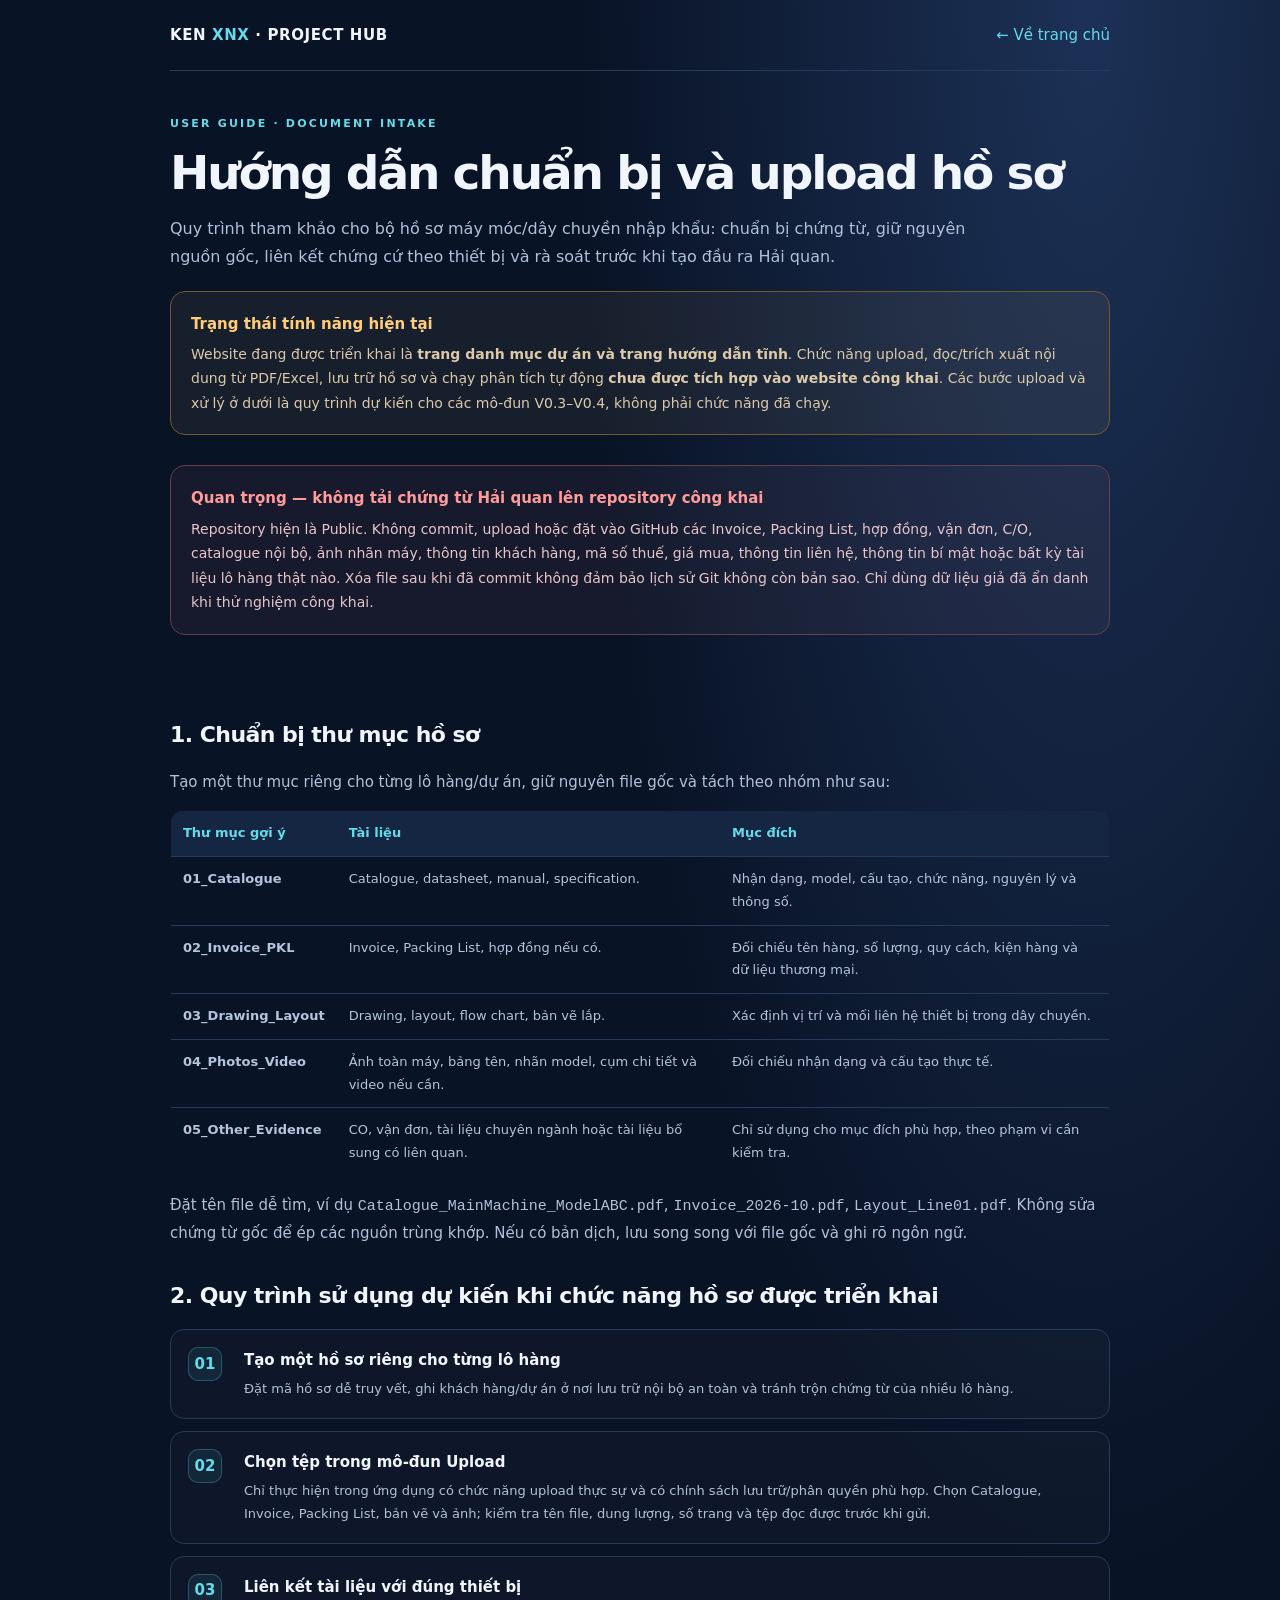
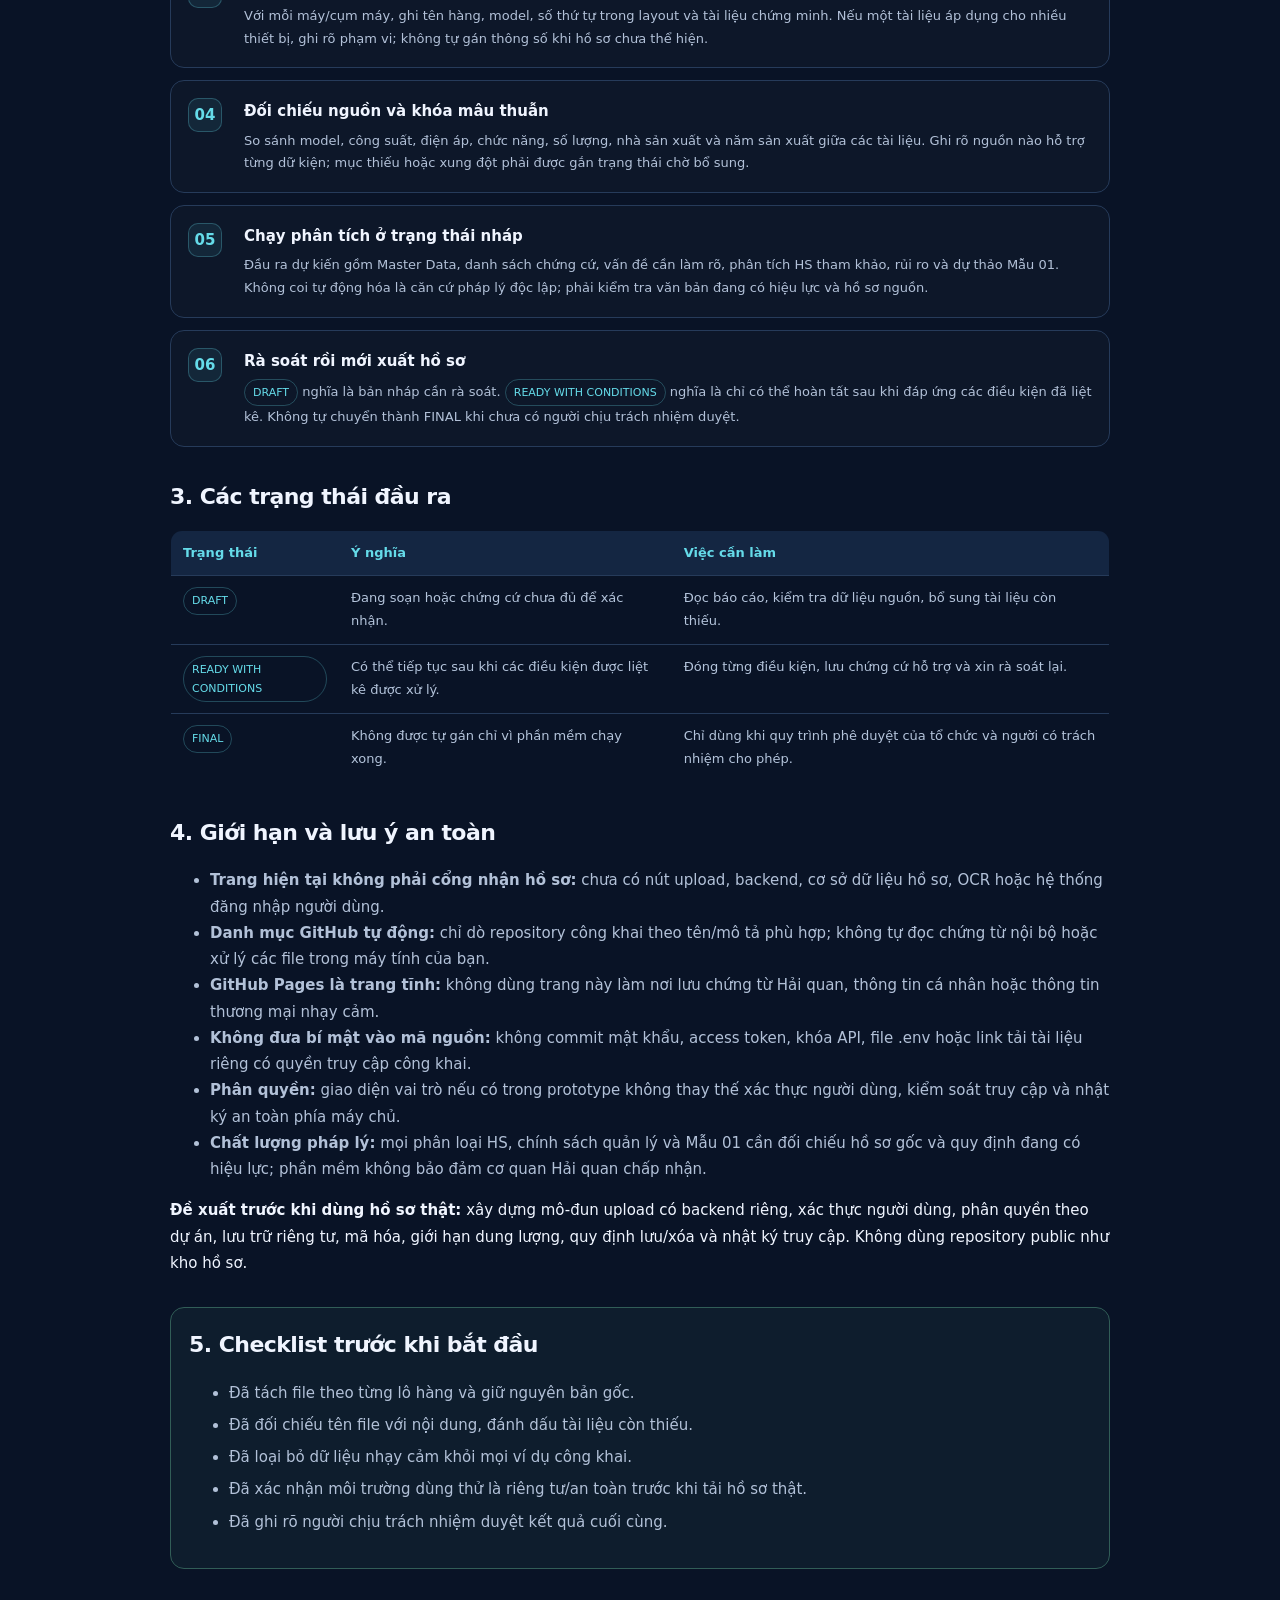
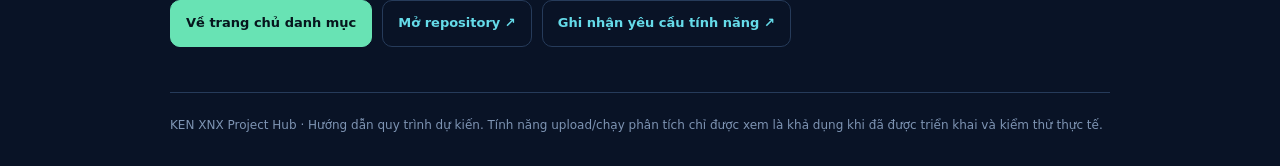
==== huong-dan-ho-so.html @ 2bc19c10 "Add Vietnamese guide for secure customs document preparation" ====
<!doctype html>
<html lang="vi">
<head>
<meta charset="utf-8"><meta name="viewport" content="width=device-width,initial-scale=1">
<meta name="theme-color" content="#091326">
<meta name="description" content="Hướng dẫn chuẩn bị hồ sơ KEN XNX CAD Studio, quy trình dự kiến và giới hạn hiện tại.">
<title>Hướng dẫn hồ sơ | KEN XNX Project Hub</title>
<style>
:root{--bg:#091326;--panel:#11213b;--line:#263b5a;--text:#f0f5ff;--muted:#9aadc9;--cyan:#65dbe9;--green:#68e3b4;--amber:#ffcc7a;--red:#ff9a9a}
*{box-sizing:border-box}html{scroll-behavior:smooth}body{margin:0;background:radial-gradient(ellipse at 85% 0,#1c3156 0,transparent 33%),var(--bg);color:var(--text);font:15px/1.75 system-ui,-apple-system,"Segoe UI",sans-serif}.wrap{width:min(940px,calc(100% - 32px));margin:auto}a{color:var(--cyan);text-decoration:none}a:hover{text-decoration:underline}.top{padding:22px 0;border-bottom:1px solid var(--line);display:flex;justify-content:space-between;gap:12px;align-items:center}.brand{color:var(--text);font-weight:850;letter-spacing:.04em}.brand span{color:var(--cyan)}.hero{padding:43px 0 20px}.k{color:var(--cyan);font-size:11px;letter-spacing:.2em;font-weight:800;text-transform:uppercase}h1{font-size:clamp(31px,5vw,47px);line-height:1.13;letter-spacing:-.045em;margin:12px 0 16px}.lead{font-size:16px;color:#b0c0d8;max-width:800px}.alert{border:1px solid #78572d;background:#ffcc7a10;padding:19px 20px;border-radius:15px;margin:20px 0 30px}.alert strong{color:var(--amber);display:block;margin-bottom:5px}.alert p{margin:0;color:#dbc9aa;font-size:14px}.danger{border-color:#693e4b;background:#ff9a9a0d}.danger strong{color:var(--red)}.danger p{color:#e7c5cb}.section{margin:31px 0}.section h2{font-size:22px;letter-spacing:-.025em;margin:0 0 13px}.section p,.section li{color:#b2c1d8}.steps{display:grid;gap:12px}.step{display:grid;grid-template-columns:42px 1fr;gap:14px;border:1px solid var(--line);background:#ffffff04;padding:17px;border-radius:14px}.num{height:34px;width:34px;border-radius:10px;background:#65dbe915;border:1px solid #65dbe944;display:grid;place-items:center;color:var(--cyan);font-weight:850}.step h3{margin:0 0 5px;font-size:15px}.step p{font-size:13px;margin:0}.table{width:100%;border-collapse:collapse;border:1px solid var(--line);border-radius:12px;overflow:hidden;font-size:13px}.table th,.table td{text-align:left;padding:11px 12px;border-bottom:1px solid var(--line);vertical-align:top}.table th{background:#142642;color:var(--cyan)}.table td{color:#b4c4db}.table tr:last-child td{border-bottom:0}.label{display:inline-block;border:1px solid #65dbe944;color:var(--cyan);font-size:11px;padding:3px 8px;border-radius:999px}.todo{border:1px solid #315d57;background:#68e3b40c;padding:18px;border-radius:14px}.todo h2{margin-top:0}.todo li{margin:6px 0}.buttons{display:flex;gap:10px;flex-wrap:wrap;margin:20px 0 45px}.btn{display:inline-block;padding:11px 15px;border-radius:10px;border:1px solid var(--line);font-weight:750;font-size:13px}.btn.main{color:#06161d;background:var(--green);border-color:var(--green)}footer{border-top:1px solid var(--line);padding:22px 0 32px;color:#7e94b3;font-size:12px}
@media(max-width:560px){.table{font-size:11px}.table th,.table td{padding:9px 7px}.step{padding:13px}.top{align-items:flex-start;flex-direction:column}}
</style>
</head>
<body><div class="wrap">
<header class="top"><a class="brand" href="./">KEN <span>XNX</span> · PROJECT HUB</a><a href="./">← Về trang chủ</a></header>
<main>
<section class="hero"><div class="k">USER GUIDE · DOCUMENT INTAKE</div>
<h1>Hướng dẫn chuẩn bị và upload hồ sơ</h1>
<p class="lead">Quy trình tham khảo cho bộ hồ sơ máy móc/dây chuyền nhập khẩu: chuẩn bị chứng từ, giữ nguyên nguồn gốc, liên kết chứng cứ theo thiết bị và rà soát trước khi tạo đầu ra Hải quan.</p>
<div class="alert"><strong>Trạng thái tính năng hiện tại</strong><p>Website đang được triển khai là <b>trang danh mục dự án và trang hướng dẫn tĩnh</b>. Chức năng upload, đọc/trích xuất nội dung từ PDF/Excel, lưu trữ hồ sơ và chạy phân tích tự động <b>chưa được tích hợp vào website công khai</b>. Các bước upload và xử lý ở dưới là quy trình dự kiến cho các mô-đun V0.3–V0.4, không phải chức năng đã chạy.</p></div>
<div class="alert danger"><strong>Quan trọng — không tải chứng từ Hải quan lên repository công khai</strong><p>Repository hiện là Public. Không commit, upload hoặc đặt vào GitHub các Invoice, Packing List, hợp đồng, vận đơn, C/O, catalogue nội bộ, ảnh nhãn máy, thông tin khách hàng, mã số thuế, giá mua, thông tin liên hệ, thông tin bí mật hoặc bất kỳ tài liệu lô hàng thật nào. Xóa file sau khi đã commit không đảm bảo lịch sử Git không còn bản sao. Chỉ dùng dữ liệu giả đã ẩn danh khi thử nghiệm công khai.</p></div>
</section>
<section class="section"><h2>1. Chuẩn bị thư mục hồ sơ</h2><p>Tạo một thư mục riêng cho từng lô hàng/dự án, giữ nguyên file gốc và tách theo nhóm như sau:</p>
<table class="table"><thead><tr><th>Thư mục gợi ý</th><th>Tài liệu</th><th>Mục đích</th></tr></thead><tbody>
<tr><td><b>01_Catalogue</b></td><td>Catalogue, datasheet, manual, specification.</td><td>Nhận dạng, model, cấu tạo, chức năng, nguyên lý và thông số.</td></tr>
<tr><td><b>02_Invoice_PKL</b></td><td>Invoice, Packing List, hợp đồng nếu có.</td><td>Đối chiếu tên hàng, số lượng, quy cách, kiện hàng và dữ liệu thương mại.</td></tr>
<tr><td><b>03_Drawing_Layout</b></td><td>Drawing, layout, flow chart, bản vẽ lắp.</td><td>Xác định vị trí và mối liên hệ thiết bị trong dây chuyền.</td></tr>
<tr><td><b>04_Photos_Video</b></td><td>Ảnh toàn máy, bảng tên, nhãn model, cụm chi tiết và video nếu cần.</td><td>Đối chiếu nhận dạng và cấu tạo thực tế.</td></tr>
<tr><td><b>05_Other_Evidence</b></td><td>CO, vận đơn, tài liệu chuyên ngành hoặc tài liệu bổ sung có liên quan.</td><td>Chỉ sử dụng cho mục đích phù hợp, theo phạm vi cần kiểm tra.</td></tr>
</tbody></table>
<p>Đặt tên file dễ tìm, ví dụ <code>Catalogue_MainMachine_ModelABC.pdf</code>, <code>Invoice_2026-10.pdf</code>, <code>Layout_Line01.pdf</code>. Không sửa chứng từ gốc để ép các nguồn trùng khớp. Nếu có bản dịch, lưu song song với file gốc và ghi rõ ngôn ngữ.</p></section>
<section class="section"><h2>2. Quy trình sử dụng dự kiến khi chức năng hồ sơ được triển khai</h2><div class="steps">
<div class="step"><div class="num">01</div><div><h3>Tạo một hồ sơ riêng cho từng lô hàng</h3><p>Đặt mã hồ sơ dễ truy vết, ghi khách hàng/dự án ở nơi lưu trữ nội bộ an toàn và tránh trộn chứng từ của nhiều lô hàng.</p></div></div>
<div class="step"><div class="num">02</div><div><h3>Chọn tệp trong mô-đun Upload</h3><p>Chỉ thực hiện trong ứng dụng có chức năng upload thực sự và có chính sách lưu trữ/phân quyền phù hợp. Chọn Catalogue, Invoice, Packing List, bản vẽ và ảnh; kiểm tra tên file, dung lượng, số trang và tệp đọc được trước khi gửi.</p></div></div>
<div class="step"><div class="num">03</div><div><h3>Liên kết tài liệu với đúng thiết bị</h3><p>Với mỗi máy/cụm máy, ghi tên hàng, model, số thứ tự trong layout và tài liệu chứng minh. Nếu một tài liệu áp dụng cho nhiều thiết bị, ghi rõ phạm vi; không tự gán thông số khi hồ sơ chưa thể hiện.</p></div></div>
<div class="step"><div class="num">04</div><div><h3>Đối chiếu nguồn và khóa mâu thuẫn</h3><p>So sánh model, công suất, điện áp, chức năng, số lượng, nhà sản xuất và năm sản xuất giữa các tài liệu. Ghi rõ nguồn nào hỗ trợ từng dữ kiện; mục thiếu hoặc xung đột phải được gắn trạng thái chờ bổ sung.</p></div></div>
<div class="step"><div class="num">05</div><div><h3>Chạy phân tích ở trạng thái nháp</h3><p>Đầu ra dự kiến gồm Master Data, danh sách chứng cứ, vấn đề cần làm rõ, phân tích HS tham khảo, rủi ro và dự thảo Mẫu 01. Không coi tự động hóa là căn cứ pháp lý độc lập; phải kiểm tra văn bản đang có hiệu lực và hồ sơ nguồn.</p></div></div>
<div class="step"><div class="num">06</div><div><h3>Rà soát rồi mới xuất hồ sơ</h3><p><span class="label">DRAFT</span> nghĩa là bản nháp cần rà soát. <span class="label">READY WITH CONDITIONS</span> nghĩa là chỉ có thể hoàn tất sau khi đáp ứng các điều kiện đã liệt kê. Không tự chuyển thành FINAL khi chưa có người chịu trách nhiệm duyệt.</p></div></div>
</div></section>
<section class="section"><h2>3. Các trạng thái đầu ra</h2><table class="table"><thead><tr><th>Trạng thái</th><th>Ý nghĩa</th><th>Việc cần làm</th></tr></thead><tbody>
<tr><td><span class="label">DRAFT</span></td><td>Đang soạn hoặc chứng cứ chưa đủ để xác nhận.</td><td>Đọc báo cáo, kiểm tra dữ liệu nguồn, bổ sung tài liệu còn thiếu.</td></tr>
<tr><td><span class="label">READY WITH CONDITIONS</span></td><td>Có thể tiếp tục sau khi các điều kiện được liệt kê được xử lý.</td><td>Đóng từng điều kiện, lưu chứng cứ hỗ trợ và xin rà soát lại.</td></tr>
<tr><td><span class="label">FINAL</span></td><td>Không được tự gán chỉ vì phần mềm chạy xong.</td><td>Chỉ dùng khi quy trình phê duyệt của tổ chức và người có trách nhiệm cho phép.</td></tr>
</tbody></table></section>
<section class="section"><h2>4. Giới hạn và lưu ý an toàn</h2><ul>
<li><b>Trang hiện tại không phải cổng nhận hồ sơ:</b> chưa có nút upload, backend, cơ sở dữ liệu hồ sơ, OCR hoặc hệ thống đăng nhập người dùng.</li>
<li><b>Danh mục GitHub tự động:</b> chỉ dò repository công khai theo tên/mô tả phù hợp; không tự đọc chứng từ nội bộ hoặc xử lý các file trong máy tính của bạn.</li>
<li><b>GitHub Pages là trang tĩnh:</b> không dùng trang này làm nơi lưu chứng từ Hải quan, thông tin cá nhân hoặc thông tin thương mại nhạy cảm.</li>
<li><b>Không đưa bí mật vào mã nguồn:</b> không commit mật khẩu, access token, khóa API, file .env hoặc link tải tài liệu riêng có quyền truy cập công khai.</li>
<li><b>Phân quyền:</b> giao diện vai trò nếu có trong prototype không thay thế xác thực người dùng, kiểm soát truy cập và nhật ký an toàn phía máy chủ.</li>
<li><b>Chất lượng pháp lý:</b> mọi phân loại HS, chính sách quản lý và Mẫu 01 cần đối chiếu hồ sơ gốc và quy định đang có hiệu lực; phần mềm không bảo đảm cơ quan Hải quan chấp nhận.</li>
</ul><div class="warning"><b>Đề xuất trước khi dùng hồ sơ thật:</b> xây dựng mô-đun upload có backend riêng, xác thực người dùng, phân quyền theo dự án, lưu trữ riêng tư, mã hóa, giới hạn dung lượng, quy định lưu/xóa và nhật ký truy cập. Không dùng repository public như kho hồ sơ.</div></section>
<section class="section todo"><h2>5. Checklist trước khi bắt đầu</h2><ul><li>Đã tách file theo từng lô hàng và giữ nguyên bản gốc.</li><li>Đã đối chiếu tên file với nội dung, đánh dấu tài liệu còn thiếu.</li><li>Đã loại bỏ dữ liệu nhạy cảm khỏi mọi ví dụ công khai.</li><li>Đã xác nhận môi trường dùng thử là riêng tư/an toàn trước khi tải hồ sơ thật.</li><li>Đã ghi rõ người chịu trách nhiệm duyệt kết quả cuối cùng.</li></ul></section>
<div class="buttons"><a class="btn main" href="./">Về trang chủ danh mục</a><a class="btn" href="https://github.com/brokennguyenhp/KEN-XNX-CAD-Studio-V0.5.0" target="_blank" rel="noopener">Mở repository ↗</a><a class="btn" href="https://github.com/brokennguyenhp/KEN-XNX-CAD-Studio-V0.5.0/issues" target="_blank" rel="noopener">Ghi nhận yêu cầu tính năng ↗</a></div>
</main>
<footer>KEN XNX Project Hub · Hướng dẫn quy trình dự kiến. Tính năng upload/chạy phân tích chỉ được xem là khả dụng khi đã được triển khai và kiểm thử thực tế.</footer>
</div></body></html>
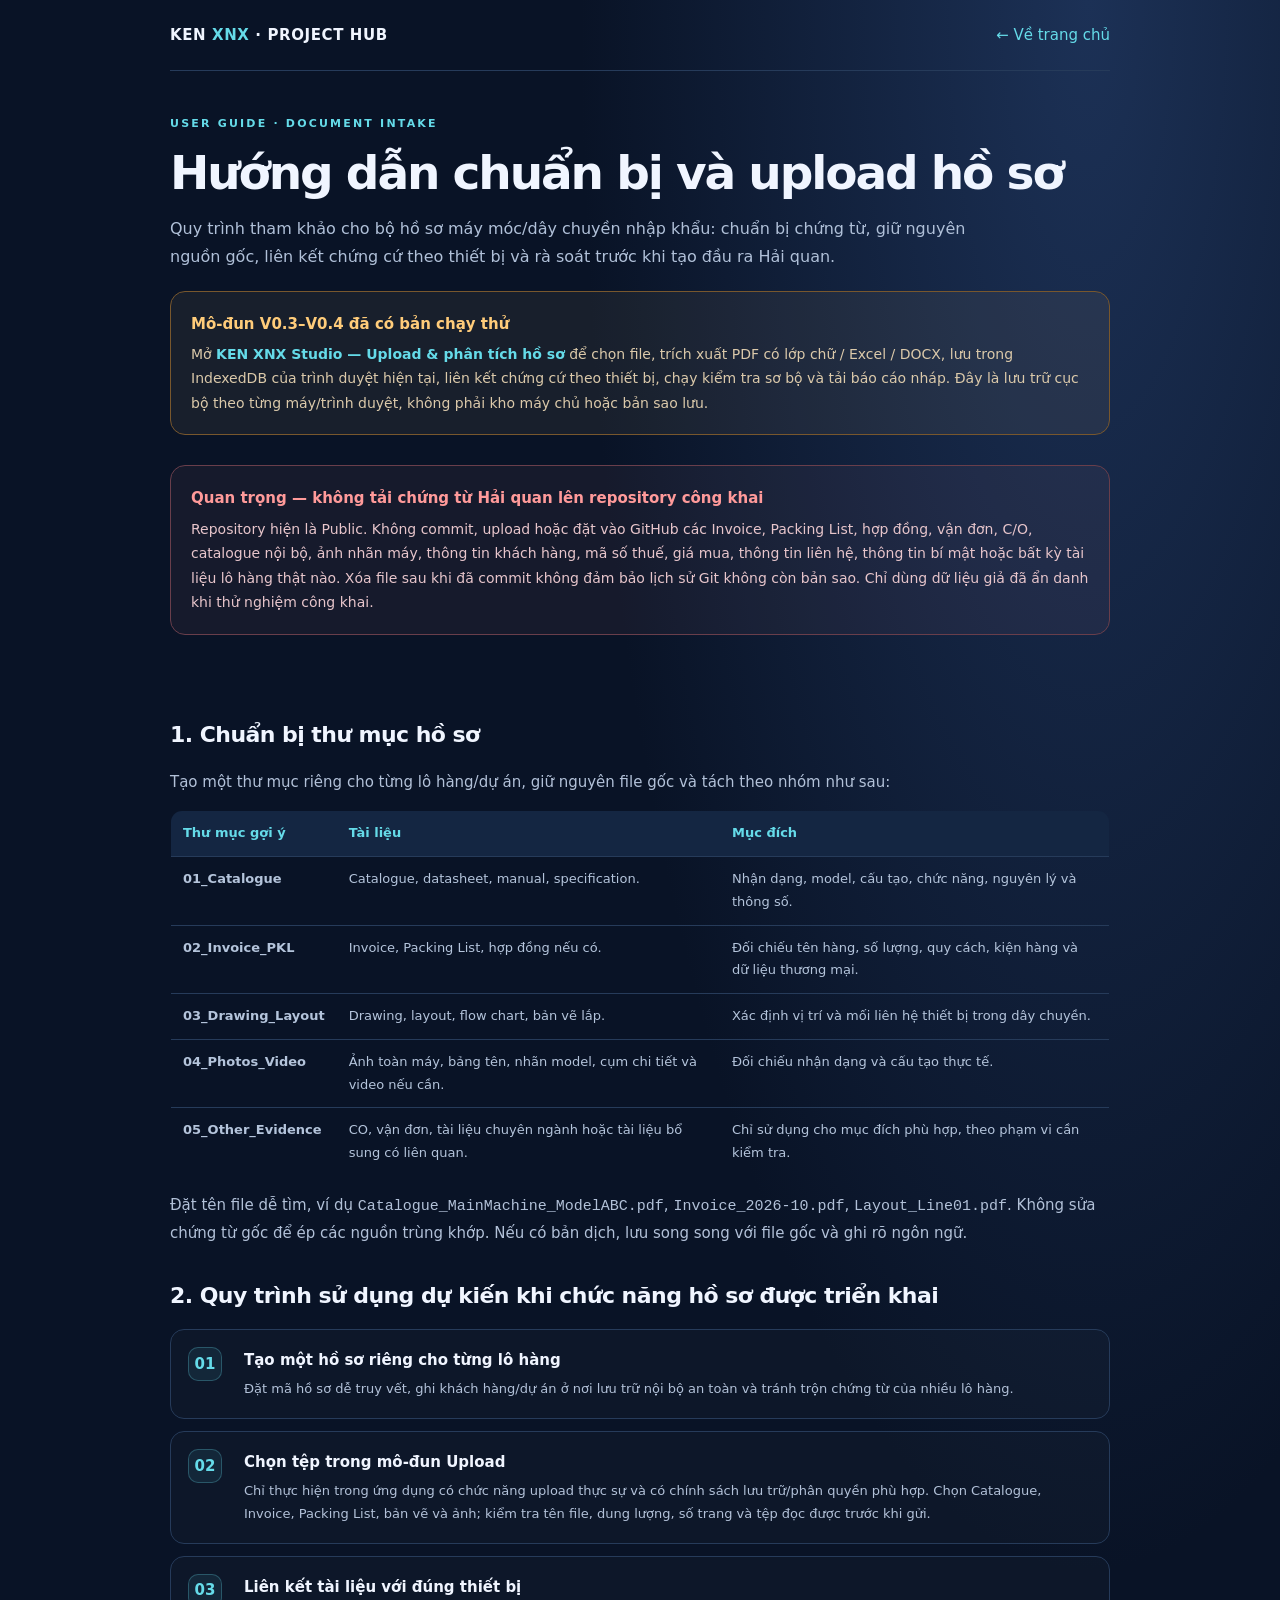
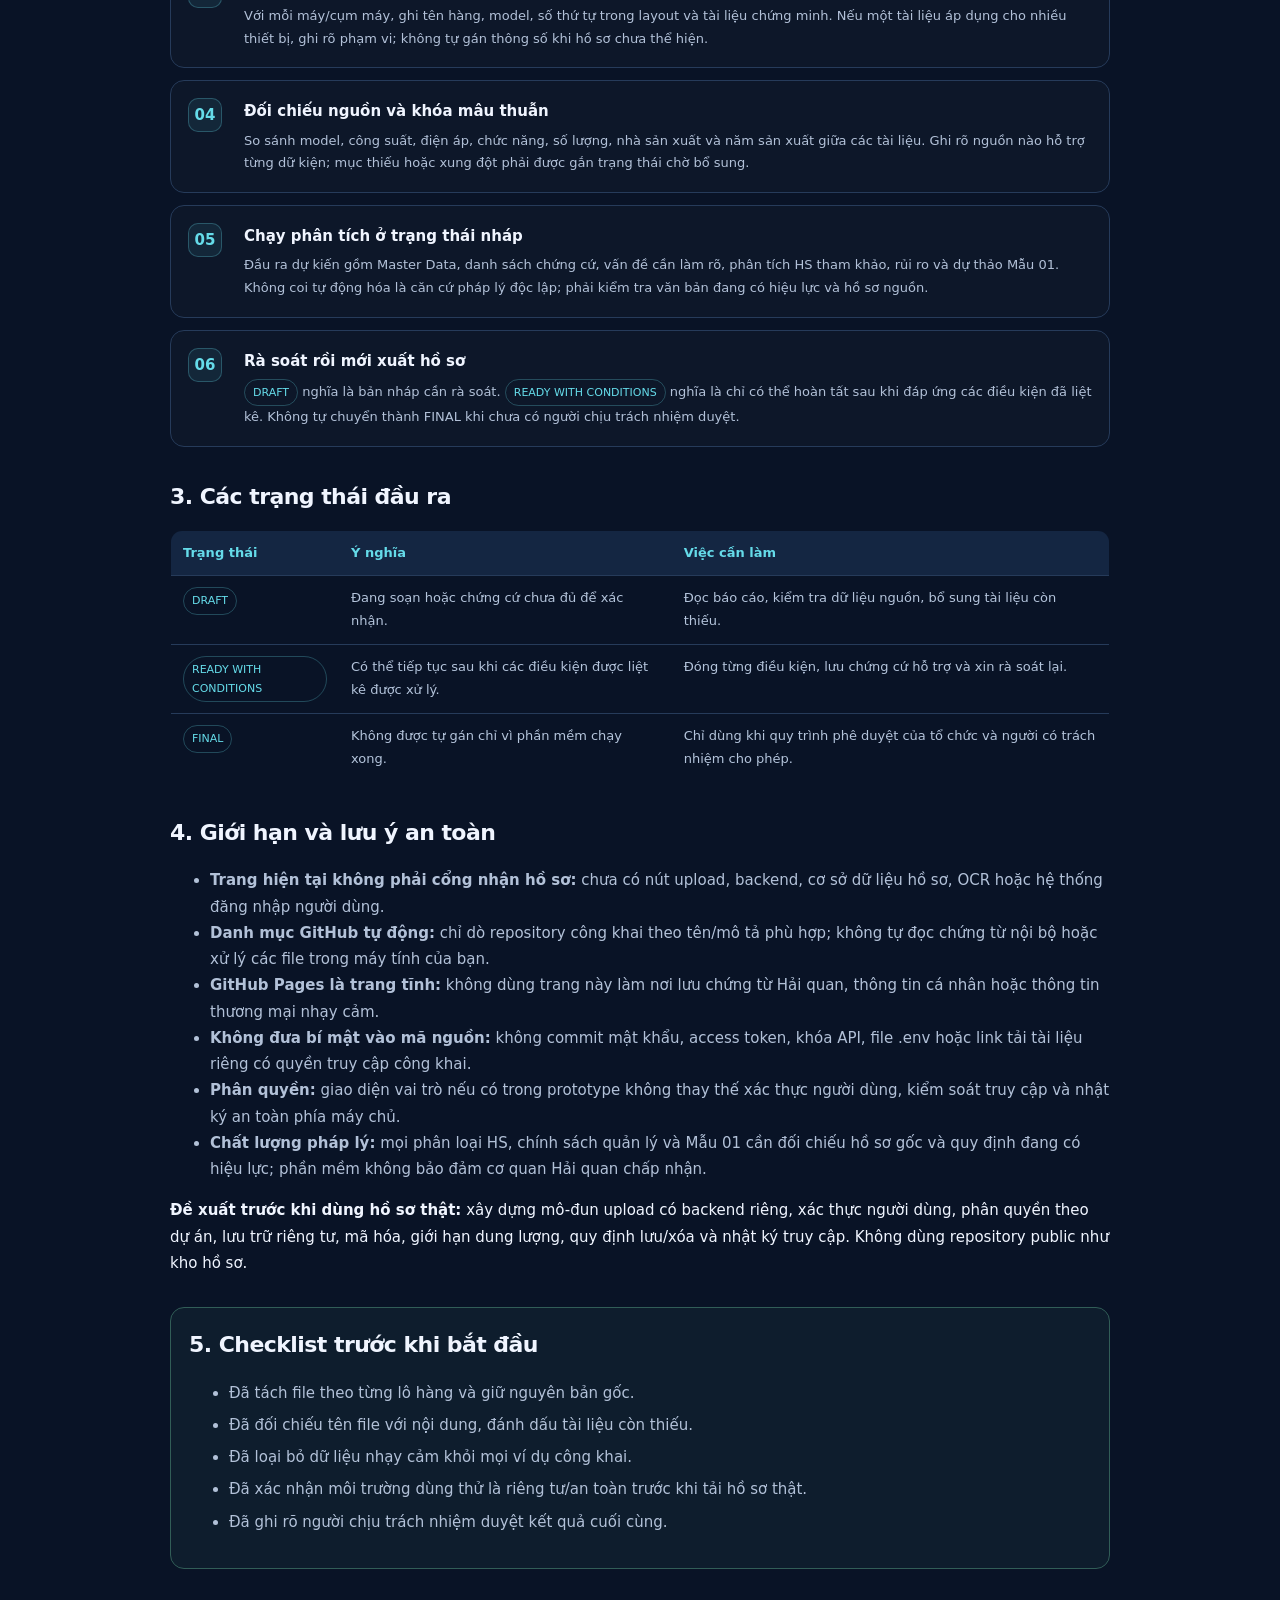
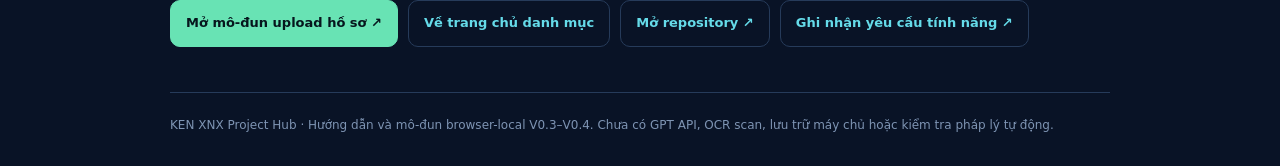
==== commit 03d683db: "Update document guide with working browser-local studio module" ====
--- a/huong-dan-ho-so.html
+++ b/huong-dan-ho-so.html
@@ -17,7 +17,7 @@
 <section class="hero"><div class="k">USER GUIDE · DOCUMENT INTAKE</div>
 <h1>Hướng dẫn chuẩn bị và upload hồ sơ</h1>
 <p class="lead">Quy trình tham khảo cho bộ hồ sơ máy móc/dây chuyền nhập khẩu: chuẩn bị chứng từ, giữ nguyên nguồn gốc, liên kết chứng cứ theo thiết bị và rà soát trước khi tạo đầu ra Hải quan.</p>
-<div class="alert"><strong>Trạng thái tính năng hiện tại</strong><p>Website đang được triển khai là <b>trang danh mục dự án và trang hướng dẫn tĩnh</b>. Chức năng upload, đọc/trích xuất nội dung từ PDF/Excel, lưu trữ hồ sơ và chạy phân tích tự động <b>chưa được tích hợp vào website công khai</b>. Các bước upload và xử lý ở dưới là quy trình dự kiến cho các mô-đun V0.3–V0.4, không phải chức năng đã chạy.</p></div>
+<div class="alert"><strong>Mô-đun V0.3–V0.4 đã có bản chạy thử</strong><p>Mở <a href="studio.html"><b>KEN XNX Studio — Upload & phân tích hồ sơ</b></a> để chọn file, trích xuất PDF có lớp chữ / Excel / DOCX, lưu trong IndexedDB của trình duyệt hiện tại, liên kết chứng cứ theo thiết bị, chạy kiểm tra sơ bộ và tải báo cáo nháp. Đây là lưu trữ cục bộ theo từng máy/trình duyệt, không phải kho máy chủ hoặc bản sao lưu.</p></div>
 <div class="alert danger"><strong>Quan trọng — không tải chứng từ Hải quan lên repository công khai</strong><p>Repository hiện là Public. Không commit, upload hoặc đặt vào GitHub các Invoice, Packing List, hợp đồng, vận đơn, C/O, catalogue nội bộ, ảnh nhãn máy, thông tin khách hàng, mã số thuế, giá mua, thông tin liên hệ, thông tin bí mật hoặc bất kỳ tài liệu lô hàng thật nào. Xóa file sau khi đã commit không đảm bảo lịch sử Git không còn bản sao. Chỉ dùng dữ liệu giả đã ẩn danh khi thử nghiệm công khai.</p></div>
 </section>
 <section class="section"><h2>1. Chuẩn bị thư mục hồ sơ</h2><p>Tạo một thư mục riêng cho từng lô hàng/dự án, giữ nguyên file gốc và tách theo nhóm như sau:</p>
@@ -51,7 +51,7 @@
 <li><b>Chất lượng pháp lý:</b> mọi phân loại HS, chính sách quản lý và Mẫu 01 cần đối chiếu hồ sơ gốc và quy định đang có hiệu lực; phần mềm không bảo đảm cơ quan Hải quan chấp nhận.</li>
 </ul><div class="warning"><b>Đề xuất trước khi dùng hồ sơ thật:</b> xây dựng mô-đun upload có backend riêng, xác thực người dùng, phân quyền theo dự án, lưu trữ riêng tư, mã hóa, giới hạn dung lượng, quy định lưu/xóa và nhật ký truy cập. Không dùng repository public như kho hồ sơ.</div></section>
 <section class="section todo"><h2>5. Checklist trước khi bắt đầu</h2><ul><li>Đã tách file theo từng lô hàng và giữ nguyên bản gốc.</li><li>Đã đối chiếu tên file với nội dung, đánh dấu tài liệu còn thiếu.</li><li>Đã loại bỏ dữ liệu nhạy cảm khỏi mọi ví dụ công khai.</li><li>Đã xác nhận môi trường dùng thử là riêng tư/an toàn trước khi tải hồ sơ thật.</li><li>Đã ghi rõ người chịu trách nhiệm duyệt kết quả cuối cùng.</li></ul></section>
-<div class="buttons"><a class="btn main" href="./">Về trang chủ danh mục</a><a class="btn" href="https://github.com/brokennguyenhp/KEN-XNX-CAD-Studio-V0.5.0" target="_blank" rel="noopener">Mở repository ↗</a><a class="btn" href="https://github.com/brokennguyenhp/KEN-XNX-CAD-Studio-V0.5.0/issues" target="_blank" rel="noopener">Ghi nhận yêu cầu tính năng ↗</a></div>
+<div class="buttons"><a class="btn main" href="studio.html">Mở mô-đun upload hồ sơ ↗</a><a class="btn" href="./">Về trang chủ danh mục</a><a class="btn" href="https://github.com/brokennguyenhp/KEN-XNX-CAD-Studio-V0.5.0" target="_blank" rel="noopener">Mở repository ↗</a><a class="btn" href="https://github.com/brokennguyenhp/KEN-XNX-CAD-Studio-V0.5.0/issues" target="_blank" rel="noopener">Ghi nhận yêu cầu tính năng ↗</a></div>
 </main>
-<footer>KEN XNX Project Hub · Hướng dẫn quy trình dự kiến. Tính năng upload/chạy phân tích chỉ được xem là khả dụng khi đã được triển khai và kiểm thử thực tế.</footer>
+<footer>KEN XNX Project Hub · Hướng dẫn và mô-đun browser-local V0.3–V0.4. Chưa có GPT API, OCR scan, lưu trữ máy chủ hoặc kiểm tra pháp lý tự động.</footer>
 </div></body></html>
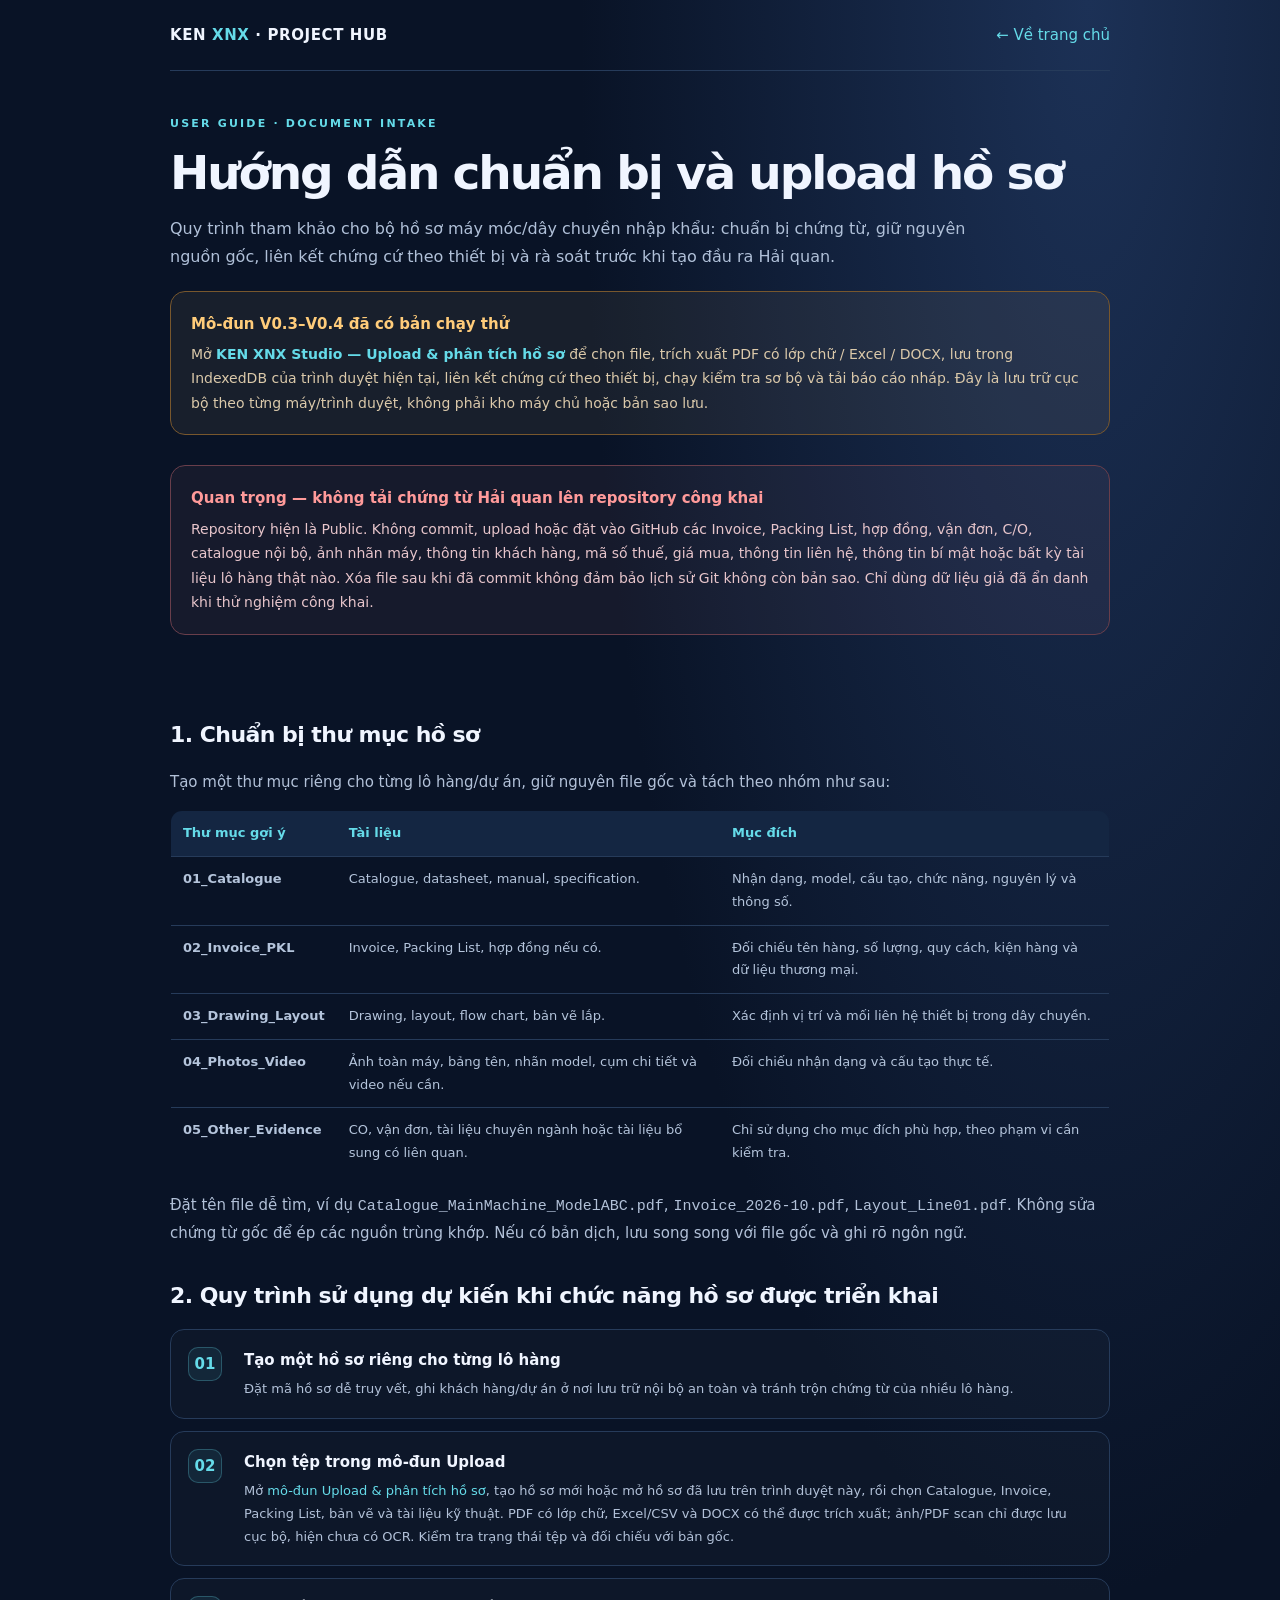
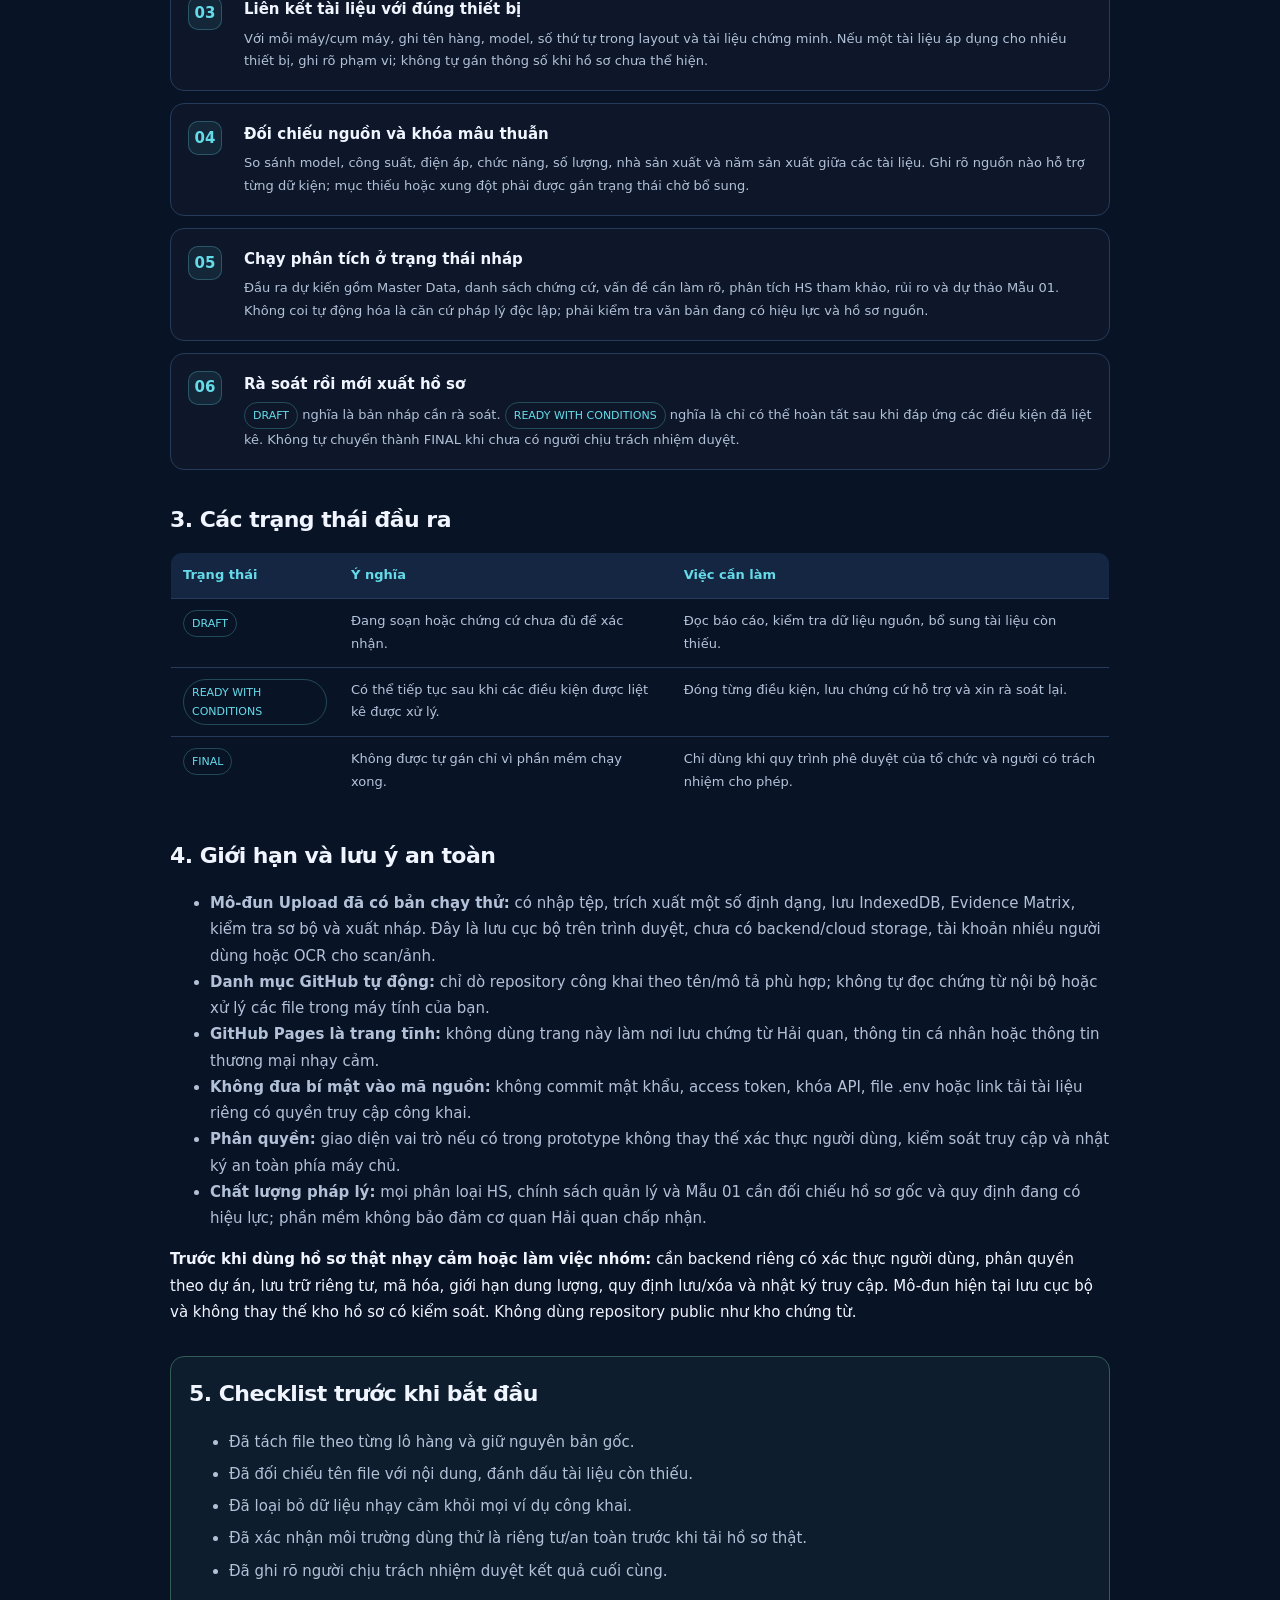
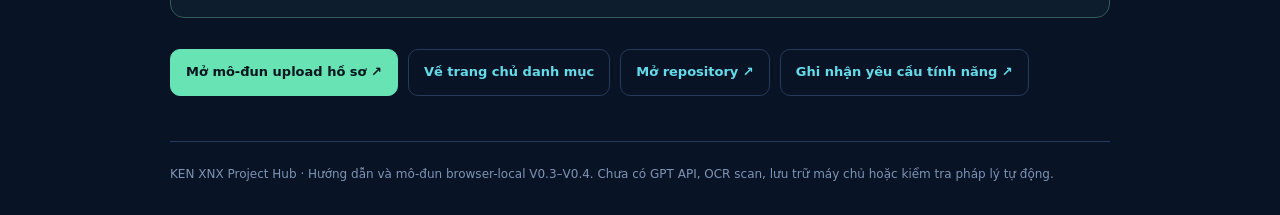
==== commit 657ecad4: "Update guide to reflect browser-local upload module" ====
--- a/huong-dan-ho-so.html
+++ b/huong-dan-ho-so.html
@@ -31,7 +31,7 @@
 <p>Đặt tên file dễ tìm, ví dụ <code>Catalogue_MainMachine_ModelABC.pdf</code>, <code>Invoice_2026-10.pdf</code>, <code>Layout_Line01.pdf</code>. Không sửa chứng từ gốc để ép các nguồn trùng khớp. Nếu có bản dịch, lưu song song với file gốc và ghi rõ ngôn ngữ.</p></section>
 <section class="section"><h2>2. Quy trình sử dụng dự kiến khi chức năng hồ sơ được triển khai</h2><div class="steps">
 <div class="step"><div class="num">01</div><div><h3>Tạo một hồ sơ riêng cho từng lô hàng</h3><p>Đặt mã hồ sơ dễ truy vết, ghi khách hàng/dự án ở nơi lưu trữ nội bộ an toàn và tránh trộn chứng từ của nhiều lô hàng.</p></div></div>
-<div class="step"><div class="num">02</div><div><h3>Chọn tệp trong mô-đun Upload</h3><p>Chỉ thực hiện trong ứng dụng có chức năng upload thực sự và có chính sách lưu trữ/phân quyền phù hợp. Chọn Catalogue, Invoice, Packing List, bản vẽ và ảnh; kiểm tra tên file, dung lượng, số trang và tệp đọc được trước khi gửi.</p></div></div>
+<div class="step"><div class="num">02</div><div><h3>Chọn tệp trong mô-đun Upload</h3><p>Mở <a href="studio.html">mô-đun Upload & phân tích hồ sơ</a>, tạo hồ sơ mới hoặc mở hồ sơ đã lưu trên trình duyệt này, rồi chọn Catalogue, Invoice, Packing List, bản vẽ và tài liệu kỹ thuật. PDF có lớp chữ, Excel/CSV và DOCX có thể được trích xuất; ảnh/PDF scan chỉ được lưu cục bộ, hiện chưa có OCR. Kiểm tra trạng thái tệp và đối chiếu với bản gốc.</p></div></div>
 <div class="step"><div class="num">03</div><div><h3>Liên kết tài liệu với đúng thiết bị</h3><p>Với mỗi máy/cụm máy, ghi tên hàng, model, số thứ tự trong layout và tài liệu chứng minh. Nếu một tài liệu áp dụng cho nhiều thiết bị, ghi rõ phạm vi; không tự gán thông số khi hồ sơ chưa thể hiện.</p></div></div>
 <div class="step"><div class="num">04</div><div><h3>Đối chiếu nguồn và khóa mâu thuẫn</h3><p>So sánh model, công suất, điện áp, chức năng, số lượng, nhà sản xuất và năm sản xuất giữa các tài liệu. Ghi rõ nguồn nào hỗ trợ từng dữ kiện; mục thiếu hoặc xung đột phải được gắn trạng thái chờ bổ sung.</p></div></div>
 <div class="step"><div class="num">05</div><div><h3>Chạy phân tích ở trạng thái nháp</h3><p>Đầu ra dự kiến gồm Master Data, danh sách chứng cứ, vấn đề cần làm rõ, phân tích HS tham khảo, rủi ro và dự thảo Mẫu 01. Không coi tự động hóa là căn cứ pháp lý độc lập; phải kiểm tra văn bản đang có hiệu lực và hồ sơ nguồn.</p></div></div>
@@ -43,13 +43,13 @@
 <tr><td><span class="label">FINAL</span></td><td>Không được tự gán chỉ vì phần mềm chạy xong.</td><td>Chỉ dùng khi quy trình phê duyệt của tổ chức và người có trách nhiệm cho phép.</td></tr>
 </tbody></table></section>
 <section class="section"><h2>4. Giới hạn và lưu ý an toàn</h2><ul>
-<li><b>Trang hiện tại không phải cổng nhận hồ sơ:</b> chưa có nút upload, backend, cơ sở dữ liệu hồ sơ, OCR hoặc hệ thống đăng nhập người dùng.</li>
+<li><b>Mô-đun Upload đã có bản chạy thử:</b> có nhập tệp, trích xuất một số định dạng, lưu IndexedDB, Evidence Matrix, kiểm tra sơ bộ và xuất nháp. Đây là lưu cục bộ trên trình duyệt, chưa có backend/cloud storage, tài khoản nhiều người dùng hoặc OCR cho scan/ảnh.</li>
 <li><b>Danh mục GitHub tự động:</b> chỉ dò repository công khai theo tên/mô tả phù hợp; không tự đọc chứng từ nội bộ hoặc xử lý các file trong máy tính của bạn.</li>
 <li><b>GitHub Pages là trang tĩnh:</b> không dùng trang này làm nơi lưu chứng từ Hải quan, thông tin cá nhân hoặc thông tin thương mại nhạy cảm.</li>
 <li><b>Không đưa bí mật vào mã nguồn:</b> không commit mật khẩu, access token, khóa API, file .env hoặc link tải tài liệu riêng có quyền truy cập công khai.</li>
 <li><b>Phân quyền:</b> giao diện vai trò nếu có trong prototype không thay thế xác thực người dùng, kiểm soát truy cập và nhật ký an toàn phía máy chủ.</li>
 <li><b>Chất lượng pháp lý:</b> mọi phân loại HS, chính sách quản lý và Mẫu 01 cần đối chiếu hồ sơ gốc và quy định đang có hiệu lực; phần mềm không bảo đảm cơ quan Hải quan chấp nhận.</li>
-</ul><div class="warning"><b>Đề xuất trước khi dùng hồ sơ thật:</b> xây dựng mô-đun upload có backend riêng, xác thực người dùng, phân quyền theo dự án, lưu trữ riêng tư, mã hóa, giới hạn dung lượng, quy định lưu/xóa và nhật ký truy cập. Không dùng repository public như kho hồ sơ.</div></section>
+</ul><div class="warning"><b>Trước khi dùng hồ sơ thật nhạy cảm hoặc làm việc nhóm:</b> cần backend riêng có xác thực người dùng, phân quyền theo dự án, lưu trữ riêng tư, mã hóa, giới hạn dung lượng, quy định lưu/xóa và nhật ký truy cập. Mô-đun hiện tại lưu cục bộ và không thay thế kho hồ sơ có kiểm soát. Không dùng repository public như kho chứng từ.</div></section>
 <section class="section todo"><h2>5. Checklist trước khi bắt đầu</h2><ul><li>Đã tách file theo từng lô hàng và giữ nguyên bản gốc.</li><li>Đã đối chiếu tên file với nội dung, đánh dấu tài liệu còn thiếu.</li><li>Đã loại bỏ dữ liệu nhạy cảm khỏi mọi ví dụ công khai.</li><li>Đã xác nhận môi trường dùng thử là riêng tư/an toàn trước khi tải hồ sơ thật.</li><li>Đã ghi rõ người chịu trách nhiệm duyệt kết quả cuối cùng.</li></ul></section>
 <div class="buttons"><a class="btn main" href="studio.html">Mở mô-đun upload hồ sơ ↗</a><a class="btn" href="./">Về trang chủ danh mục</a><a class="btn" href="https://github.com/brokennguyenhp/KEN-XNX-CAD-Studio-V0.5.0" target="_blank" rel="noopener">Mở repository ↗</a><a class="btn" href="https://github.com/brokennguyenhp/KEN-XNX-CAD-Studio-V0.5.0/issues" target="_blank" rel="noopener">Ghi nhận yêu cầu tính năng ↗</a></div>
 </main>
